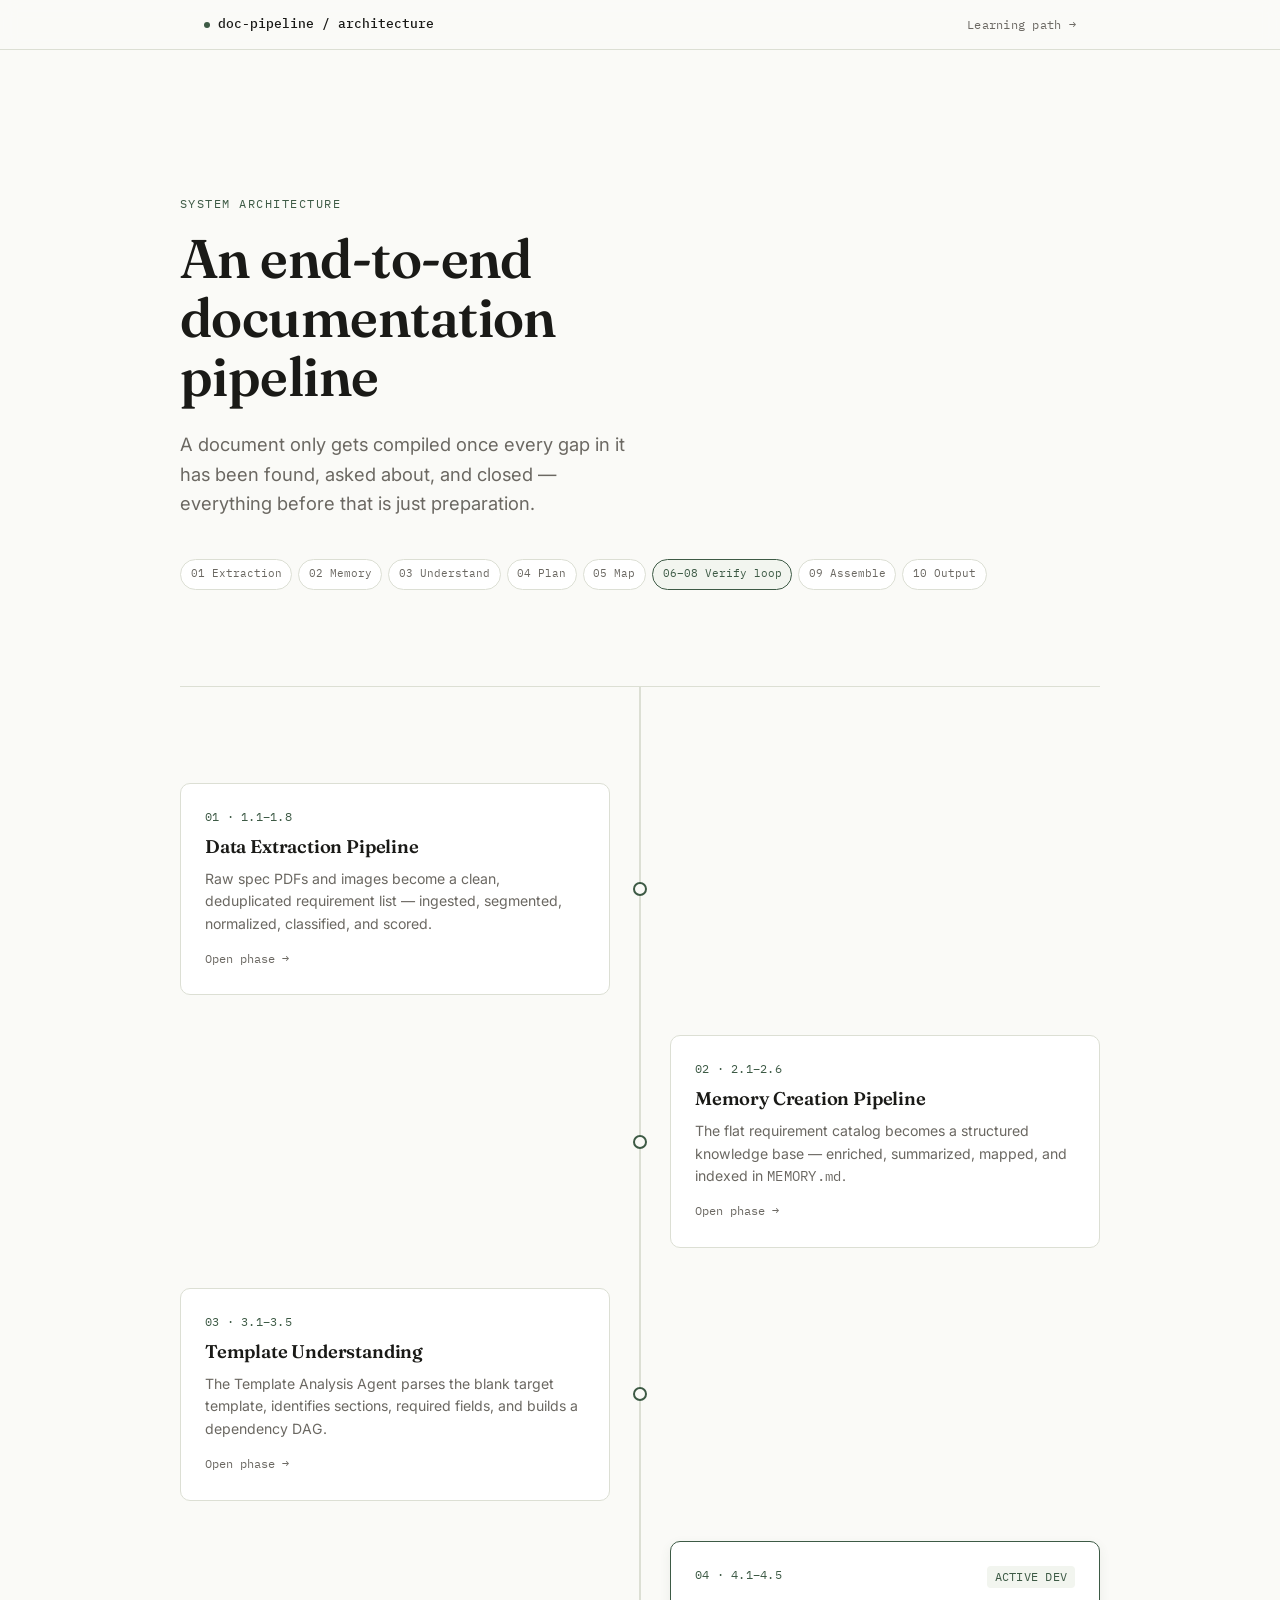
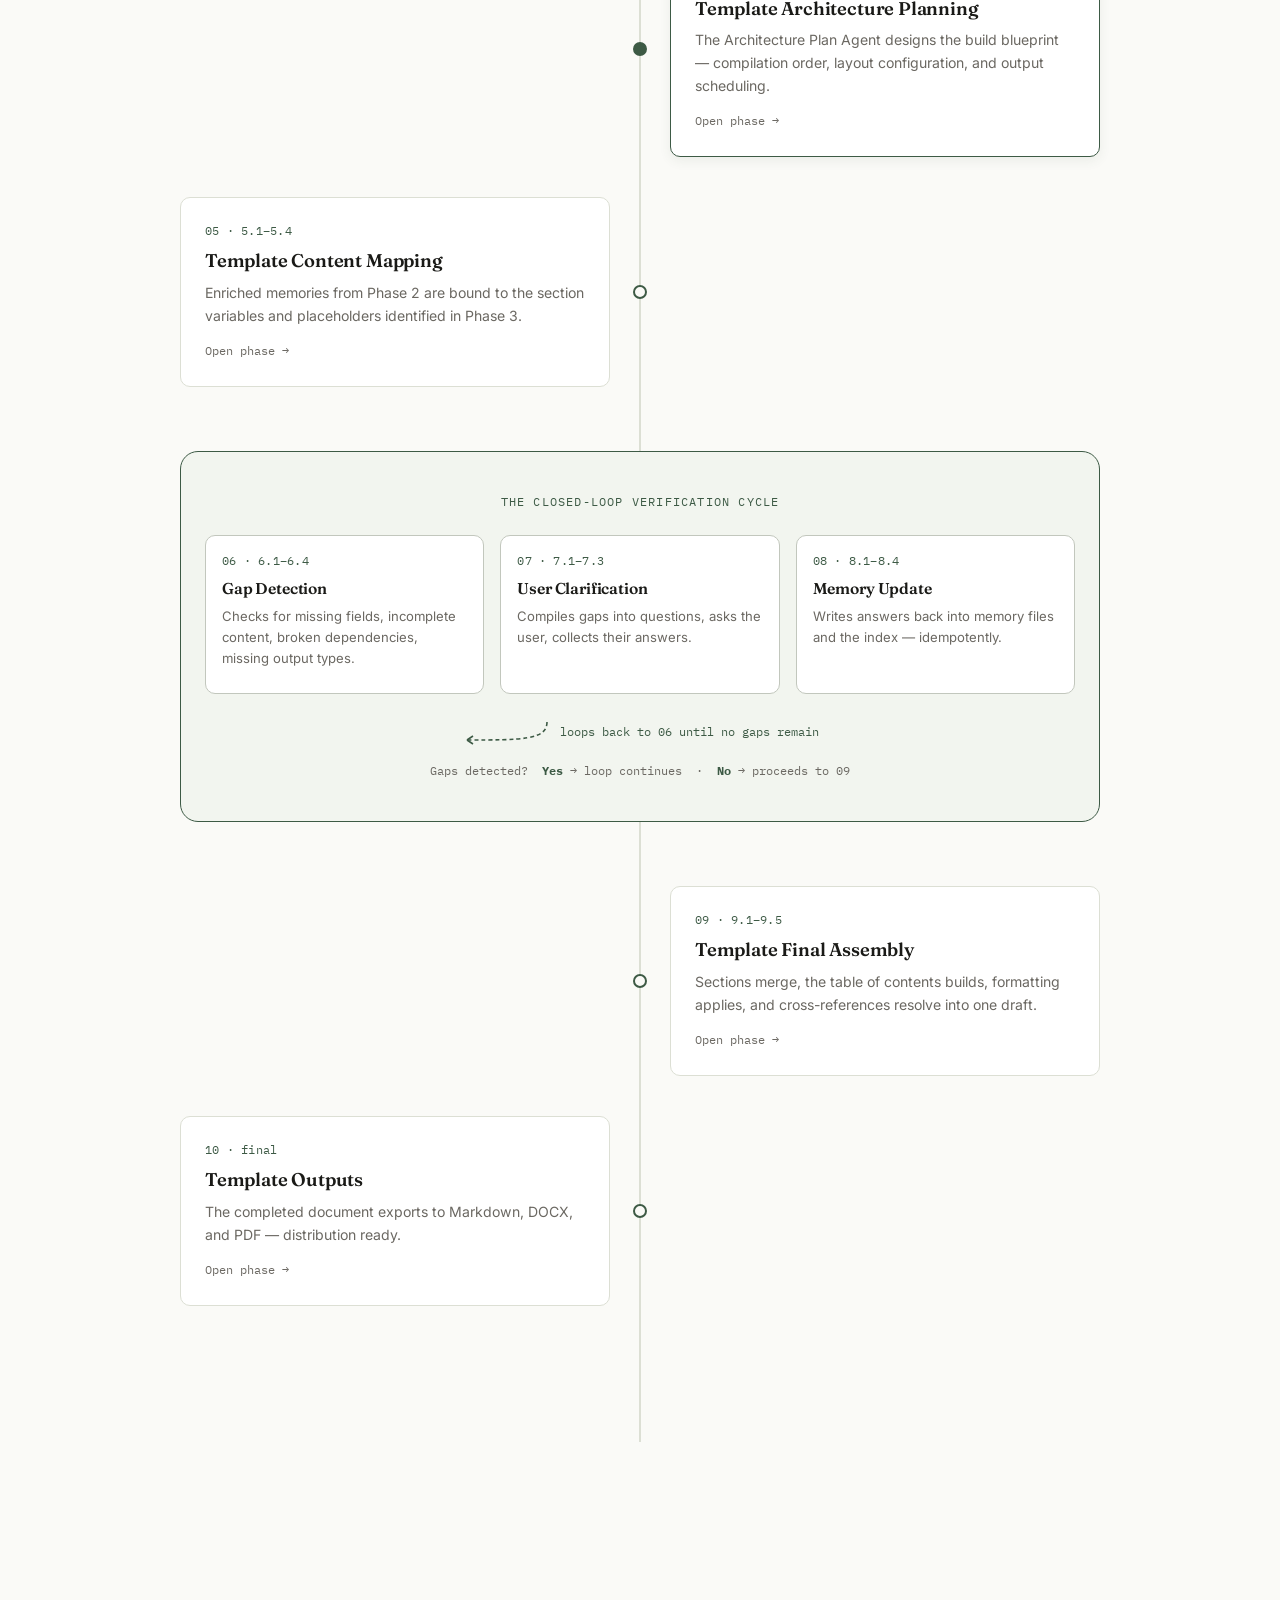
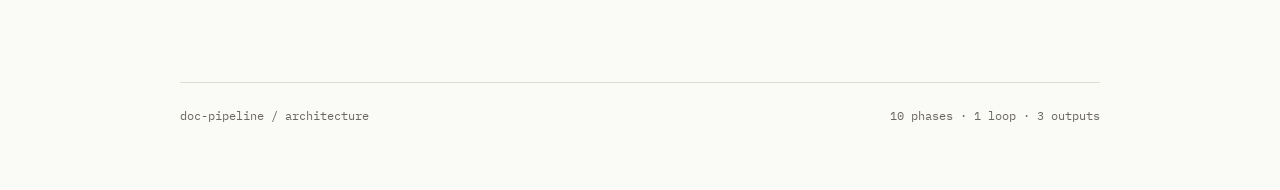
==== Presentation_show/index.html @ 13f502b2 "Updated plan for development" ====
<!DOCTYPE html>
<html lang="en">
<head>
<meta charset="UTF-8">
<meta name="viewport" content="width=device-width, initial-scale=1.0">
<title>Documentation Pipeline — Architecture</title>
<link rel="preconnect" href="https://fonts.googleapis.com">
<link href="https://fonts.googleapis.com/css2?family=Fraunces:opsz,wght@9..144,400;9..144,600;9..144,700&family=Inter:wght@400;500;600&family=IBM+Plex+Mono:wght@400;500&display=swap" rel="stylesheet">
<link rel="stylesheet" href="styles.css">
<style>
  /* ============= HERO ============= */
  .hero {
    padding: var(--space-7) 0 var(--space-6);
    text-align: left;
    border-bottom: 1px solid var(--line);
  }
  .hero-eyebrow {
    font-family: var(--font-mono);
    font-size: 0.78rem;
    color: var(--accent);
    text-transform: uppercase;
    letter-spacing: 0.12em;
    margin-bottom: var(--space-2);
  }
  .hero h1 {
    font-size: clamp(2.2rem, 5vw, 3.4rem);
    line-height: 1.08;
    max-width: 14ch;
    margin-bottom: var(--space-3);
  }
  .hero p.thesis {
    font-size: 1.15rem;
    max-width: 38ch;
    color: var(--ink-soft);
    margin-bottom: var(--space-4);
  }

  /* overview ribbon: 10 ticks */
  .ribbon {
    display: flex;
    gap: 6px;
    align-items: center;
    flex-wrap: wrap;
  }
  .ribbon-tick {
    display: flex;
    align-items: center;
    gap: 6px;
    font-family: var(--font-mono);
    font-size: 0.7rem;
    color: var(--ink-soft);
    padding: 0.35rem 0.6rem;
    border: 1px solid var(--line);
    border-radius: 20px;
    background: var(--surface);
  }
  .ribbon-tick.is-loop { border-color: var(--accent); color: var(--accent); background: var(--accent-wash); }

  /* ============= SPINE TRACK ============= */
  .spine-track {
    position: relative;
    padding: var(--space-6) 0;
  }
  .spine-line {
    position: absolute;
    left: 50%;
    top: 0;
    transform: translateX(-50%);
    z-index: 0;
    pointer-events: none;
  }
  .spine-line line {
    stroke: var(--accent);
    stroke-width: 2;
    transition: stroke-dashoffset 0.1s linear;
  }
  .spine-track-bg {
    position: absolute;
    left: 50%;
    top: 0;
    bottom: 0;
    width: 2px;
    background: var(--line);
    transform: translateX(-50%);
    z-index: 0;
  }

  .phase-row {
    position: relative;
    display: grid;
    grid-template-columns: 1fr 60px 1fr;
    align-items: center;
    margin-bottom: var(--space-4);
    z-index: 1;
  }
  .phase-row.right .phase-card { grid-column: 3; }
  .phase-row.right .phase-spacer-l { grid-column: 1; }
  .phase-row.left .phase-card { grid-column: 1; }
  .phase-row.left .phase-spacer-r { grid-column: 3; }

  .phase-node {
    grid-column: 2;
    width: 14px;
    height: 14px;
    border-radius: 50%;
    background: var(--bg);
    border: 2px solid var(--accent);
    margin: 0 auto;
    position: relative;
    z-index: 2;
  }
  @keyframes pulseNode {
    0% { box-shadow: 0 0 0 0 rgba(61, 90, 69, 0.4); }
    70% { box-shadow: 0 0 0 8px rgba(61, 90, 69, 0); }
    100% { box-shadow: 0 0 0 0 rgba(61, 90, 69, 0); }
  }
  .phase-node.active {
    background: var(--accent);
    animation: pulseNode 2s infinite;
  }

  .phase-card {
    background: var(--surface);
    border: 1px solid var(--line);
    border-radius: 10px;
    padding: var(--space-3);
    transition: border-color var(--dur-fast) var(--ease), transform var(--dur-fast) var(--ease), box-shadow var(--dur-fast) var(--ease);
  }
  .phase-card.active {
    border-color: var(--accent);
    box-shadow: 0 4px 12px rgba(61, 90, 69, 0.08);
  }
  .phase-card:hover {
    border-color: var(--line-strong);
    transform: translateY(-3px);
    box-shadow: 0 8px 24px -12px rgba(26,26,23,0.12);
  }
  .phase-card.active:hover {
    border-color: var(--accent);
  }
  .phase-tag {
    font-family: var(--font-mono);
    font-size: 0.72rem;
    color: var(--accent);
    margin-bottom: 0.35rem;
    display: block;
  }
  .phase-card h3 {
    font-size: 1.15rem;
    margin-bottom: 0.4rem;
  }
  .phase-card p {
    font-size: 0.88rem;
    margin-bottom: 0.6rem;
  }
  .phase-card .open {
    font-family: var(--font-mono);
    font-size: 0.74rem;
    color: var(--ink-soft);
    display: inline-flex;
    align-items: center;
    gap: 0.3rem;
  }
  .phase-card:hover .open { color: var(--accent); }

  /* ============= LOOP MODULE ============= */
  .loop-module {
    position: relative;
    z-index: 1;
    margin: var(--space-5) 0;
    border: 1.5px solid var(--accent);
    border-radius: 18px;
    background: var(--accent-wash);
    padding: var(--space-4) var(--space-3);
  }
  .loop-label {
    font-family: var(--font-mono);
    font-size: 0.75rem;
    color: var(--accent);
    text-transform: uppercase;
    letter-spacing: 0.1em;
    text-align: center;
    margin-bottom: var(--space-3);
  }
  .loop-grid {
    display: grid;
    grid-template-columns: repeat(3, 1fr);
    gap: var(--space-2);
    position: relative;
  }
  .loop-card {
    background: var(--surface);
    border: 1px solid var(--line-strong);
    border-radius: 10px;
    padding: var(--space-2) var(--space-2) var(--space-3);
    text-align: left;
  }
  .loop-card .phase-tag { color: var(--accent); }
  .loop-card h4 {
    font-size: 0.98rem;
    margin-bottom: 0.3rem;
  }
  .loop-card p { font-size: 0.82rem; }

  .loop-arrows {
    display: flex;
    align-items: center;
    justify-content: center;
    color: var(--accent);
    font-size: 1.1rem;
  }

  .loop-return {
    margin-top: var(--space-3);
    display: flex;
    align-items: center;
    justify-content: center;
    gap: 0.5rem;
    font-family: var(--font-mono);
    font-size: 0.78rem;
    color: var(--accent);
  }
  .loop-return svg { width: 90px; height: 28px; }

  .gap-branch {
    margin-top: var(--space-2);
    text-align: center;
    font-family: var(--font-mono);
    font-size: 0.74rem;
    color: var(--ink-soft);
  }
  .gap-branch b { color: var(--accent); }

  @media (max-width: 760px) {
    .phase-row { grid-template-columns: 1fr; }
    .phase-row.right .phase-card,
    .phase-row.left .phase-card { grid-column: 1; }
    .phase-node { display: none; }
    .spine-track-bg, .spine-line { display: none; }
    .loop-grid { grid-template-columns: 1fr; }
    .loop-arrows { transform: rotate(90deg); padding: 0.3rem 0; }
  }

  /* ============= NOTES STRIP ============= */
  .notes-strip {
    padding: var(--space-6) 0 var(--space-7);
  }
  .notes-strip h2 {
    font-size: 1.6rem;
    margin-bottom: var(--space-1);
  }
  .notes-strip > p {
    margin-bottom: var(--space-4);
    max-width: 42ch;
  }
  .notes-grid {
    display: grid;
    grid-template-columns: repeat(3, 1fr);
    gap: var(--space-3);
  }
  .note-card {
    border-left: 2px solid var(--accent);
    padding-left: var(--space-2);
  }
  .note-card .num {
    font-family: var(--font-mono);
    font-size: 0.75rem;
    color: var(--accent);
  }
  .note-card h4 {
    font-size: 1rem;
    margin: 0.3rem 0 0.4rem;
  }
  .note-card p { font-size: 0.86rem; }

  @media (max-width: 760px) {
    .notes-grid { grid-template-columns: 1fr; gap: var(--space-3); }
  }

  .site-footer {
    border-top: 1px solid var(--line);
    padding: var(--space-3) 0 var(--space-5);
    font-family: var(--font-mono);
    font-size: 0.74rem;
    color: var(--ink-soft);
    display: flex;
    justify-content: space-between;
  }
</style>
</head>
<body>

<nav class="topnav">
  <div class="topnav-inner">
    <span class="brand"><span class="dot"></span>doc-pipeline / architecture</span>
    <a class="back-link mono" href="learning-path.html">Learning path &rarr;</a>
  </div>
</nav>

<header class="hero shell">
  <div class="hero-eyebrow reveal">System Architecture</div>
  <h1 class="reveal" data-delay="60">An end-to-end documentation pipeline</h1>
  <p class="thesis reveal" data-delay="120">A document only gets compiled once every gap in it has been found, asked about, and closed — everything before that is just preparation.</p>

  <div class="ribbon reveal" data-delay="180">
    <span class="ribbon-tick">01 Extraction</span>
    <span class="ribbon-tick">02 Memory</span>
    <span class="ribbon-tick">03 Understand</span>
    <span class="ribbon-tick">04 Plan</span>
    <span class="ribbon-tick">05 Map</span>
    <span class="ribbon-tick is-loop">06–08 Verify loop</span>
    <span class="ribbon-tick">09 Assemble</span>
    <span class="ribbon-tick">10 Output</span>
  </div>
</header>

<main class="shell spine-track">
  <div class="spine-track-bg"></div>
  <svg class="spine-line" width="2"><line x1="1" y1="0" x2="1" y2="100%"/></svg>

  <!-- Phase 1 -->
  <div class="phase-row left">
    <a class="phase-card reveal" href="phase-01.html">
      <span class="phase-tag mono">01 · 1.1–1.8</span>
      <h3>Data Extraction Pipeline</h3>
      <p>Raw spec PDFs and images become a clean, deduplicated requirement list — ingested, segmented, normalized, classified, and scored.</p>
      <span class="open">Open phase →</span>
    </a>
    <div class="phase-node"></div>
    <div class="phase-spacer-r"></div>
  </div>

  <!-- Phase 2 -->
  <div class="phase-row right">
    <div class="phase-spacer-l"></div>
    <div class="phase-node"></div>
    <a class="phase-card reveal" href="phase-02.html">
      <span class="phase-tag mono">02 · 2.1–2.6</span>
      <h3>Memory Creation Pipeline</h3>
      <p>The flat requirement catalog becomes a structured knowledge base — enriched, summarized, mapped, and indexed in <span class="mono">MEMORY.md</span>.</p>
      <span class="open">Open phase →</span>
    </a>
  </div>

  <!-- Phase 3 -->
  <div class="phase-row left">
    <a class="phase-card reveal" href="phase-03.html">
      <span class="phase-tag mono">03 · 3.1–3.5</span>
      <h3>Template Understanding</h3>
      <p>The Template Analysis Agent parses the blank target template, identifies sections, required fields, and builds a dependency DAG.</p>
      <span class="open">Open phase →</span>
    </a>
    <div class="phase-node"></div>
    <div class="phase-spacer-r"></div>
  </div>

  <!-- Phase 4 -->
  <div class="phase-row right">
    <div class="phase-spacer-l"></div>
    <div class="phase-node active"></div>
    <a class="phase-card reveal active" href="phase-04.html">
      <div style="display: flex; justify-content: space-between; align-items: flex-start; margin-bottom: 0.35rem;">
        <span class="phase-tag mono" style="margin-bottom: 0;">04 · 4.1–4.5</span>
        <span class="phase-tag mono" style="margin-bottom: 0; background: var(--accent-wash); padding: 2px 8px; border-radius: 4px;">ACTIVE DEV</span>
      </div>
      <h3>Template Architecture Planning</h3>
      <p>The Architecture Plan Agent designs the build blueprint — compilation order, layout configuration, and output scheduling.</p>
      <span class="open">Open phase →</span>
    </a>
  </div>

  <!-- Phase 5 -->
  <div class="phase-row left">
    <a class="phase-card reveal" href="phase-05.html">
      <span class="phase-tag mono">05 · 5.1–5.4</span>
      <h3>Template Content Mapping</h3>
      <p>Enriched memories from Phase 2 are bound to the section variables and placeholders identified in Phase 3.</p>
      <span class="open">Open phase →</span>
    </a>
    <div class="phase-node"></div>
    <div class="phase-spacer-r"></div>
  </div>

  <!-- LOOP MODULE: Phases 6, 7, 8 -->
  <div class="loop-module reveal">
    <div class="loop-label">The closed-loop verification cycle</div>
    <div class="loop-grid">
      <a class="loop-card" href="phase-06.html">
        <span class="phase-tag mono">06 · 6.1–6.4</span>
        <h4>Gap Detection</h4>
        <p>Checks for missing fields, incomplete content, broken dependencies, missing output types.</p>
      </a>
      <a class="loop-card" href="phase-07.html">
        <span class="phase-tag mono">07 · 7.1–7.3</span>
        <h4>User Clarification</h4>
        <p>Compiles gaps into questions, asks the user, collects their answers.</p>
      </a>
      <a class="loop-card" href="phase-08.html">
        <span class="phase-tag mono">08 · 8.1–8.4</span>
        <h4>Memory Update</h4>
        <p>Writes answers back into memory files and the index — idempotently.</p>
      </a>
    </div>

    <div class="loop-return">
      <svg viewBox="0 0 90 28" fill="none">
        <path d="M85 4 C85 22, 60 22, 5 22" stroke="currentColor" stroke-width="1.6" stroke-dasharray="4 3"/>
        <path d="M5 22 L11 18 M5 22 L11 26" stroke="currentColor" stroke-width="1.6"/>
      </svg>
      loops back to 06 until no gaps remain
    </div>

    <div class="gap-branch">Gaps detected? &nbsp;<b>Yes</b> → loop continues &nbsp;·&nbsp; <b>No</b> → proceeds to 09</div>
  </div>

  <!-- Phase 9 -->
  <div class="phase-row right">
    <div class="phase-spacer-l"></div>
    <div class="phase-node"></div>
    <a class="phase-card reveal" href="phase-09.html">
      <span class="phase-tag mono">09 · 9.1–9.5</span>
      <h3>Template Final Assembly</h3>
      <p>Sections merge, the table of contents builds, formatting applies, and cross-references resolve into one draft.</p>
      <span class="open">Open phase →</span>
    </a>
  </div>

  <!-- Phase 10 -->
  <div class="phase-row left">
    <a class="phase-card reveal" href="phase-10.html">
      <span class="phase-tag mono">10 · final</span>
      <h3>Template Outputs</h3>
      <p>The completed document exports to Markdown, DOCX, and PDF — distribution ready.</p>
      <span class="open">Open phase →</span>
    </a>
    <div class="phase-node"></div>
    <div class="phase-spacer-r"></div>
  </div>
</main>

<section class="notes-strip shell">
  <!-- <h2 class="reveal">Three things the build leans on</h2>
  <p class="reveal" data-delay="60">Architectural notes worth keeping in view while implementing.</p>
  <div class="notes-grid">
    <div class="note-card reveal" data-delay="0">
      <div class="num mono">01</div>
      <h4>Closed-loop verification</h4>
      <p>Routing Phase 8 back to Phase 6 means nothing incomplete ever reaches assembly. Gap detection re-runs after every update.</p>
    </div>
    <div class="note-card reveal" data-delay="100">
      <div class="num mono">02</div>
      <h4>Idempotent state updates</h4>
      <p>Because the loop can run multiple times, Phase 8 must overwrite existing keys cleanly — never duplicate a parameter on a second pass.</p>
    </div>
    <div class="note-card reveal" data-delay="200">
      <div class="num mono">03</div>
      <h4>Fail-fast planning</h4>
      <p>Phases 5 and 6 are early gates. Catching a missing variable here is far cheaper than discovering it mid-generation in Phase 9.</p>
    </div>
  </div> -->
</section>

<footer class="site-footer shell">
  <span>doc-pipeline / architecture</span>
  <span>10 phases · 1 loop · 3 outputs</span>
</footer>

<script src="script.js"></script>
</body>
</html>
---- Presentation_show/styles.css ----
/* ============================================
   DESIGN TOKENS
   ============================================ */
:root {
  /* Color */
  --bg: #FAFAF7;
  --surface: #FFFFFF;
  --ink: #1A1A17;
  --ink-soft: #6B6862;
  --line: #DCDFD4;
  --line-strong: #C2C7BD;
  --accent: #3D5A45;
  --accent-soft: #E8EDE6;
  --accent-wash: #F2F5EF;

  /* Type */
  --font-display: 'Fraunces', Georgia, serif;
  --font-body: 'Inter', -apple-system, sans-serif;
  --font-mono: 'IBM Plex Mono', 'Courier New', monospace;

  /* Scale */
  --space-1: 0.5rem;
  --space-2: 1rem;
  --space-3: 1.5rem;
  --space-4: 2.5rem;
  --space-5: 4rem;
  --space-6: 6rem;
  --space-7: 9rem;

  /* Motion */
  --ease: cubic-bezier(0.16, 1, 0.3, 1);
  --dur-fast: 0.3s;
  --dur-med: 0.6s;
  --dur-slow: 1.1s;
}

* { box-sizing: border-box; }
html { scroll-behavior: smooth; }

body {
  margin: 0;
  background: var(--bg);
  color: var(--ink);
  font-family: var(--font-body);
  font-size: 16px;
  line-height: 1.6;
  -webkit-font-smoothing: antialiased;
}

h1, h2, h3, h4 {
  font-family: var(--font-display);
  font-weight: 600;
  margin: 0;
  letter-spacing: -0.01em;
}

p { margin: 0; color: var(--ink-soft); }

a {
  color: inherit;
  text-decoration: none;
}

.mono {
  font-family: var(--font-mono);
  letter-spacing: 0.02em;
}

::selection { background: var(--accent-soft); }

:focus-visible {
  outline: 2px solid var(--accent);
  outline-offset: 3px;
  border-radius: 2px;
}

/* ============================================
   LAYOUT SHELL
   ============================================ */
.shell {
  max-width: 920px;
  margin: 0 auto;
  padding: 0 var(--space-3);
}

/* ============================================
   TOP NAV
   ============================================ */
.topnav {
  position: sticky;
  top: 0;
  z-index: 50;
  background: rgba(250, 250, 247, 0.88);
  backdrop-filter: blur(8px);
  border-bottom: 1px solid var(--line);
}

.topnav-inner {
  max-width: 920px;
  margin: 0 auto;
  padding: 0.9rem var(--space-3);
  display: flex;
  align-items: center;
  justify-content: space-between;
  gap: var(--space-3);
}

.brand {
  font-family: var(--font-mono);
  font-size: 0.8rem;
  font-weight: 500;
  color: var(--ink);
  display: flex;
  align-items: center;
  gap: 0.5rem;
}

.brand .dot {
  width: 6px;
  height: 6px;
  border-radius: 50%;
  background: var(--accent);
  display: inline-block;
}

.back-link {
  font-family: var(--font-mono);
  font-size: 0.78rem;
  color: var(--ink-soft);
  display: flex;
  align-items: center;
  gap: 0.35rem;
  transition: color var(--dur-fast) var(--ease);
}
.back-link:hover { color: var(--accent); }

/* Phase tracker strip (used on phase pages) */
.tracker {
  display: flex;
  gap: 5px;
  align-items: center;
}

.tracker a {
  position: relative;
  width: 18px;
  height: 4px;
  border-radius: 2px;
  background: var(--line-strong);
  transition: background var(--dur-fast) var(--ease), transform var(--dur-fast) var(--ease);
}

.tracker a::after {
  content: attr(aria-label);
  position: absolute;
  top: 100%;
  left: 50%;
  transform: translateX(-50%) translateY(4px);
  background: var(--ink);
  color: var(--surface);
  font-family: var(--font-mono);
  font-size: 0.65rem;
  padding: 3px 6px;
  border-radius: 4px;
  white-space: nowrap;
  opacity: 0;
  pointer-events: none;
  transition: opacity 0.2s var(--ease), transform 0.2s var(--ease);
  z-index: 100;
}

.tracker a:hover { background: var(--ink-soft); }
.tracker a:hover::after {
  opacity: 1;
  transform: translateX(-50%) translateY(8px);
}
@keyframes pulseGlow {
  0% { box-shadow: 0 0 0 0 rgba(61, 90, 69, 0.3); }
  70% { box-shadow: 0 0 0 5px rgba(61, 90, 69, 0); }
  100% { box-shadow: 0 0 0 0 rgba(61, 90, 69, 0); }
}

.tracker a.active { 
  background: var(--accent); 
  transform: scaleY(1.4); 
  animation: pulseGlow 2s infinite;
}

/* ============================================
   SCROLL REVEAL
   ============================================ */
.reveal {
  opacity: 0;
  transform: translateY(18px);
  transition: opacity var(--dur-med) var(--ease), transform var(--dur-med) var(--ease);
}
.reveal.is-visible {
  opacity: 1;
  transform: translateY(0);
}

@media (prefers-reduced-motion: reduce) {
  .reveal {
    opacity: 1;
    transform: none;
    transition: none;
  }
  html { scroll-behavior: auto; }
}

/* ============================================
   FOOTER NAV (phase pages)
   ============================================ */
.footnav {
  border-top: 1px solid var(--line);
  margin-top: var(--space-6);
  padding: var(--space-4) 0 var(--space-5);
}

.footnav-row {
  display: flex;
  justify-content: space-between;
  align-items: center;
  gap: var(--space-2);
}

.footnav-link {
  font-family: var(--font-mono);
  font-size: 0.85rem;
  display: flex;
  flex-direction: column;
  gap: 0.3rem;
  padding: 0.8rem 1.1rem;
  border: 1px solid var(--line);
  border-radius: 8px;
  background: var(--surface);
  transition: border-color var(--dur-fast) var(--ease), transform var(--dur-fast) var(--ease);
  max-width: 45%;
}

.footnav-link:hover {
  border-color: var(--accent);
  transform: translateY(-2px);
}

.footnav-link .label {
  font-size: 0.68rem;
  color: var(--ink-soft);
  text-transform: uppercase;
  letter-spacing: 0.08em;
}

.footnav-link .name {
  color: var(--ink);
  font-family: var(--font-body);
  font-weight: 600;
  font-size: 0.95rem;
}

.footnav-link.next { text-align: right; align-items: flex-end; }

@media (max-width: 600px) {
  .footnav-link .name { font-size: 0.85rem; }
}

/* ============================================
   PHASE DETAIL PAGES
   ============================================ */
.phase-header {
  padding: var(--space-6) 0 var(--space-5);
  border-bottom: 1px solid var(--line);
}
.phase-header .eyebrow {
  font-family: var(--font-mono);
  font-size: 0.78rem;
  color: var(--accent);
  text-transform: uppercase;
  letter-spacing: 0.12em;
  margin-bottom: var(--space-2);
  display: flex;
  align-items: center;
  gap: 0.6rem;
}
.phase-header .eyebrow .stage-count {
  color: var(--ink-soft);
  text-transform: none;
  letter-spacing: 0;
}
.phase-header h1 {
  font-size: clamp(1.9rem, 4.4vw, 2.8rem);
  line-height: 1.1;
  max-width: 22ch;
  margin-bottom: var(--space-2);
}
.phase-header .goal {
  font-size: 1.05rem;
  max-width: 46ch;
  color: var(--ink-soft);
}
.phase-header .goal b { color: var(--ink); font-weight: 600; }

/* Loop position indicator, only on phases 6/7/8 */
.loop-indicator {
  margin-top: var(--space-3);
  display: inline-flex;
  align-items: center;
  gap: 0.5rem;
  font-family: var(--font-mono);
  font-size: 0.76rem;
  color: var(--accent);
  background: var(--accent-wash);
  border: 1px solid var(--accent);
  border-radius: 20px;
  padding: 0.4rem 0.85rem 0.4rem 0.6rem;
}
.loop-indicator .seq {
  display: flex;
  gap: 3px;
}
.loop-indicator .seq span {
  width: 16px; height: 16px;
  border-radius: 50%;
  display: flex; align-items: center; justify-content: center;
  font-size: 0.62rem;
  border: 1px solid var(--accent);
  color: var(--accent);
  background: var(--surface);
}
.loop-indicator .seq span.current { background: var(--accent); color: #fff; }

/* Stage sequence (sub-stages) */
.stage-sequence {
  position: relative;
  padding: var(--space-5) 0;
}
.stage-guide {
  position: absolute;
  left: 22px;
  top: 8px;
  bottom: 8px;
  width: 4px;
  background: linear-gradient(to bottom, #e07a5f 0%, #f2cc8f 35%, #81b29a 70%, var(--accent) 100%);
  border-radius: 4px;
  z-index: 0;
  animation: growDown 2s var(--ease) forwards;
  transform: scaleY(0);
  transform-origin: top;
}

@keyframes growDown {
  from { transform: scaleY(0); }
  to { transform: scaleY(1); }
}
.stage-card {
  position: relative;
  display: grid;
  grid-template-columns: 48px 1fr;
  gap: var(--space-3);
  margin-bottom: var(--space-3);
  z-index: 1;
}
.stage-num {
  width: 48px;
  height: 48px;
  border-radius: 50%;
  background: var(--surface);
  border: 1.5px solid var(--line-strong);
  display: flex;
  align-items: center;
  justify-content: center;
  font-family: var(--font-mono);
  font-size: 0.78rem;
  font-weight: 500;
  color: var(--ink-soft);
  flex-shrink: 0;
  transition: border-color var(--dur-fast) var(--ease), color var(--dur-fast) var(--ease);
}
.stage-card:hover .stage-num {
  border-color: var(--accent);
  color: var(--accent);
}
.stage-body {
  background: var(--surface);
  border: 1px solid var(--line);
  border-radius: 10px;
  padding: var(--space-2) var(--space-3);
  transition: border-color var(--dur-fast) var(--ease), 
              transform var(--dur-fast) var(--ease),
              box-shadow var(--dur-fast) var(--ease);
}
.stage-card:hover .stage-body {
  border-color: var(--line-strong);
  transform: translateX(4px) translateY(-3px);
  box-shadow: 0 6px 16px rgba(0, 0, 0, 0.04);
}
.stage-body h3 {
  font-size: 1.05rem;
  margin-bottom: 0.35rem;
}
.stage-body p {
  font-size: 0.9rem;
}

/* Mechanism summary panel */
.mechanism-panel {
  background: var(--accent-wash);
  border: 1px solid var(--accent);
  border-radius: 12px;
  padding: var(--space-3);
  margin: var(--space-2) 0 var(--space-5);
}
.mechanism-panel .tag {
  font-family: var(--font-mono);
  font-size: 0.74rem;
  color: var(--accent);
  text-transform: uppercase;
  letter-spacing: 0.1em;
  margin-bottom: 0.5rem;
  display: block;
}
.mechanism-panel p {
  color: var(--ink);
  font-size: 0.95rem;
}

/* Special: gap branch / decision panel for phase 6 */
.decision-panel {
  margin-top: var(--space-3);
  display: grid;
  grid-template-columns: 1fr 1fr;
  gap: var(--space-2);
}
.decision-panel .branch {
  border: 1px solid var(--line);
  border-radius: 10px;
  padding: var(--space-2);
  font-size: 0.88rem;
}
.decision-panel .branch.yes {
  border-color: var(--accent);
  background: var(--accent-wash);
}
.decision-panel .branch .tag {
  font-family: var(--font-mono);
  font-size: 0.72rem;
  display: block;
  margin-bottom: 0.3rem;
  color: var(--ink-soft);
}
.decision-panel .branch.yes .tag { color: var(--accent); }

/* Loop-back callout for phase 8 */
.loopback-callout {
  margin-top: var(--space-3);
  border: 1.5px dashed var(--accent);
  border-radius: 12px;
  padding: var(--space-3);
  display: flex;
  align-items: center;
  gap: var(--space-2);
}
.loopback-callout svg { flex-shrink: 0; color: var(--accent); }
.loopback-callout p { color: var(--ink); font-size: 0.9rem; }
.loopback-callout p b { color: var(--accent); }

/* Stage Details (Presentation style) */
.stage-body .summary {
  font-size: 0.95rem;
  color: var(--ink);
  margin-bottom: var(--space-2);
  padding-bottom: var(--space-2);
  border-bottom: 1px dashed var(--line);
}

.stage-details {
  display: flex;
  flex-direction: column;
  gap: var(--space-2);
}

.detail-group h4 {
  font-family: var(--font-mono);
  font-size: 0.72rem;
  text-transform: uppercase;
  letter-spacing: 0.05em;
  color: var(--accent);
  margin-bottom: 0.3rem;
}

.detail-group p, .detail-group ul {
  font-size: 0.88rem;
  color: var(--ink-soft);
  margin: 0;
}

.detail-group ul {
  padding-left: 1.2rem;
}

.detail-group li {
  margin-bottom: 0.3rem;
}
.detail-group li:last-child {
  margin-bottom: 0;
}

/* Data Snippet Box */
.data-snippet {
  margin-top: var(--space-3);
  background: #1A1A17;
  border-radius: 8px;
  padding: 1rem;
  font-family: var(--font-mono);
  font-size: 0.8rem;
  color: #a8a6a1;
  overflow-x: auto;
  box-shadow: inset 0 2px 4px rgba(0,0,0,0.2);
  border: 1px solid #2d2c29;
}
.data-snippet .snippet-header {
  font-size: 0.65rem;
  text-transform: uppercase;
  letter-spacing: 0.1em;
  color: #7d7a75;
  margin-bottom: 0.8rem;
  display: flex;
  justify-content: space-between;
  align-items: center;
}
.data-snippet .snippet-header .status {
  padding: 3px 8px;
  border-radius: 4px;
  font-weight: 600;
  letter-spacing: 0.05em;
}
.data-snippet .status.raw { background: rgba(224, 122, 95, 0.2); color: #e07a5f; }
.data-snippet .status.processing { background: rgba(242, 204, 143, 0.2); color: #f2cc8f; }
.data-snippet .status.ready { background: rgba(129, 178, 154, 0.2); color: #81b29a; }

.data-snippet pre {
  margin: 0;
  white-space: pre-wrap;
  color: #e8ede6;
}
.data-snippet .hl-err { color: #e07a5f; text-decoration: line-through; }
.data-snippet .hl-key { color: #81b29a; }
.data-snippet .hl-val { color: #f2cc8f; }

@media (max-width: 600px) {
  .decision-panel { grid-template-columns: 1fr; }
  .stage-guide { left: 19px; }
  .stage-card { grid-template-columns: 40px 1fr; }
  .stage-num { width: 40px; height: 40px; font-size: 0.7rem; }
}

/* ============================================
   LEARNING PATH
   ============================================ */
.lp-header {
  padding: var(--space-6) 0 var(--space-5);
  border-bottom: 1px solid var(--line);
  text-align: center;
}
.lp-header .eyebrow {
  font-family: var(--font-mono);
  font-size: 0.78rem;
  color: var(--accent);
  text-transform: uppercase;
  letter-spacing: 0.12em;
  margin-bottom: var(--space-2);
}
.lp-header h1 {
  font-size: clamp(2rem, 4.5vw, 3rem);
  line-height: 1.1;
  margin: 0 auto var(--space-2);
  max-width: 25ch;
}
.lp-header .goal {
  font-size: 1.05rem;
  max-width: 50ch;
  color: var(--ink-soft);
  margin: 0 auto;
}
.lp-header .goal b { color: var(--ink); font-weight: 600; }

.lp-section {
  padding: var(--space-6) 0;
  border-bottom: 1px solid var(--line);
}
.lp-section:last-child { border-bottom: none; }
.lp-section h2 { margin-bottom: 0.5rem; font-size: 1.8rem; }
.lp-section .lead { font-size: 1.05rem; margin-bottom: var(--space-4); max-width: 55ch; }

/* 8-Stage Progression */
.stage-progression {
  position: relative;
  padding: var(--space-2) 0;
  margin-bottom: var(--space-4);
}
.stage-progression-guide {
  position: absolute;
  left: 22px;
  top: 8px;
  bottom: 8px;
  width: 4px;
  background: var(--line-strong);
  border-radius: 4px;
  z-index: 0;
}
.lp-stage {
  position: relative;
  display: grid;
  grid-template-columns: 48px 1fr;
  gap: var(--space-3);
  margin-bottom: var(--space-3);
  z-index: 1;
}
.lp-stage-num {
  width: 48px;
  height: 48px;
  border-radius: 50%;
  background: var(--surface);
  border: 1.5px solid var(--accent);
  display: flex;
  align-items: center;
  justify-content: center;
  font-family: var(--font-mono);
  font-size: 0.85rem;
  font-weight: 600;
  color: var(--accent);
  flex-shrink: 0;
  box-shadow: 0 0 0 4px var(--bg);
}
@keyframes pulseLpNum {
  0% { box-shadow: 0 0 0 4px var(--bg), 0 0 0 4px rgba(61, 90, 69, 0.4); }
  70% { box-shadow: 0 0 0 4px var(--bg), 0 0 0 12px rgba(61, 90, 69, 0); }
  100% { box-shadow: 0 0 0 4px var(--bg), 0 0 0 4px rgba(61, 90, 69, 0); }
}
.lp-stage-num.active {
  background: var(--accent);
  color: var(--surface);
  animation: pulseLpNum 2s infinite;
}
.lp-stage-body {
  background: var(--surface);
  border: 1px solid var(--line);
  border-radius: 12px;
  padding: var(--space-3);
  box-shadow: 0 2px 8px rgba(0,0,0,0.02);
  transition: transform var(--dur-fast) var(--ease), box-shadow var(--dur-fast) var(--ease), border-color var(--dur-fast) var(--ease);
}
.lp-stage-body.active {
  border-color: var(--accent);
  box-shadow: 0 4px 16px rgba(61, 90, 69, 0.08);
}
.lp-stage.active:hover .lp-stage-body {
  border-color: var(--accent);
}
.lp-stage:hover .lp-stage-body {
  transform: translateY(-2px);
  box-shadow: 0 8px 24px rgba(0,0,0,0.06);
  border-color: var(--line-strong);
}
.lp-stage-body h3 {
  font-size: 1.15rem;
  margin-bottom: var(--space-2);
}
.lp-stage-grid {
  display: grid;
  grid-template-columns: 1fr 1fr;
  gap: var(--space-3);
  margin-bottom: var(--space-3);
}
.lp-stage-grid .tag {
  display: block;
  font-family: var(--font-mono);
  font-size: 0.7rem;
  text-transform: uppercase;
  letter-spacing: 0.08em;
  color: var(--accent);
  margin-bottom: 0.4rem;
}
.lp-stage-grid p {
  font-size: 0.9rem;
  color: var(--ink);
}
.lp-learns {
  display: flex;
  gap: 0.5rem;
  flex-wrap: wrap;
  padding-top: var(--space-2);
  border-top: 1px dashed var(--line);
}
.lp-learns span {
  font-family: var(--font-mono);
  font-size: 0.72rem;
  background: var(--accent-wash);
  color: var(--accent);
  padding: 0.25rem 0.6rem;
  border-radius: 4px;
}

.lp-thesis {
  background: var(--ink);
  color: var(--surface);
  padding: var(--space-3);
  border-radius: 12px;
  font-size: 1.05rem;
  text-align: center;
  box-shadow: 0 12px 24px rgba(0,0,0,0.08);
}
.lp-thesis b { color: #f2cc8f; font-weight: 600; }
.lp-thesis p { color: inherit; margin: 0; }

/* Map Table */
.lp-map-table {
  border: 1px solid var(--line);
  border-radius: 12px;
  background: var(--surface);
  overflow: hidden;
}
.lp-map-row {
  display: flex;
  border-bottom: 1px solid var(--line);
}
.lp-map-row:last-child { border-bottom: none; }
.phase-cell {
  width: 140px;
  padding: 1rem;
  background: var(--accent-wash);
  font-family: var(--font-mono);
  font-size: 0.85rem;
  font-weight: 500;
  color: var(--accent);
  border-right: 1px solid var(--line);
}
.tech-cell {
  padding: 1rem;
  flex-grow: 1;
  font-weight: 500;
  color: var(--ink);
}
.lp-map-row.is-loop .phase-cell {
  background: rgba(224, 122, 95, 0.1);
  color: #e07a5f;
}
.lp-map-row.is-loop .tech-cell {
  color: #e07a5f;
}

/* Build Order (Tiles) */
.build-order {
  display: grid;
  grid-template-columns: repeat(auto-fill, minmax(280px, 1fr));
  gap: var(--space-3);
}
.build-step {
  background: var(--surface);
  border: 1px solid var(--line);
  border-radius: 12px;
  padding: var(--space-3);
  display: flex;
  gap: var(--space-2);
}
.step-badge {
  width: 32px; height: 32px;
  border-radius: 6px;
  background: var(--accent);
  color: #fff;
  display: flex;
  align-items: center;
  justify-content: center;
  font-family: var(--font-mono);
  font-weight: 600;
  flex-shrink: 0;
}
.build-step h4 { margin-bottom: 0.25rem; font-size: 1.05rem; }
.build-step .adds {
  font-size: 0.75rem;
  color: var(--accent);
  background: var(--accent-wash);
  padding: 2px 6px;
  border-radius: 4px;
  display: inline-block;
  margin-bottom: 0.5rem;
}
.build-step .learn-tag {
  font-size: 0.85rem;
  color: var(--ink-soft);
}
.build-step .learn-tag b { color: var(--ink); font-weight: 500; }

/* Resources Grid */
.resource-grid {
  display: grid;
  grid-template-columns: repeat(auto-fill, minmax(220px, 1fr));
  gap: var(--space-2);
}
.resource-card {
  background: var(--surface);
  border: 1px solid var(--line);
  border-radius: 10px;
  padding: var(--space-2) var(--space-3);
  display: flex;
  flex-direction: column;
  gap: 0.35rem;
  transition: transform var(--dur-fast) var(--ease), border-color var(--dur-fast) var(--ease);
}
.resource-card:hover {
  transform: translateY(-2px);
  border-color: var(--accent);
}
.resource-card .topic {
  font-family: var(--font-mono);
  font-size: 0.72rem;
  color: var(--ink-soft);
  text-transform: uppercase;
  letter-spacing: 0.05em;
}
.resource-card .project {
  font-weight: 600;
  font-size: 1.1rem;
  color: var(--ink);
}

@media (max-width: 600px) {
  .lp-stage-grid { grid-template-columns: 1fr; gap: var(--space-2); }
  .lp-stage { grid-template-columns: 36px 1fr; gap: var(--space-2); }
  .lp-stage-num { width: 36px; height: 36px; font-size: 0.75rem; }
  .stage-progression-guide { left: 16px; }
  .lp-map-row { flex-direction: column; }
  .phase-cell { width: 100%; border-right: none; border-bottom: 1px solid var(--line); padding: 0.6rem 1rem; }
}
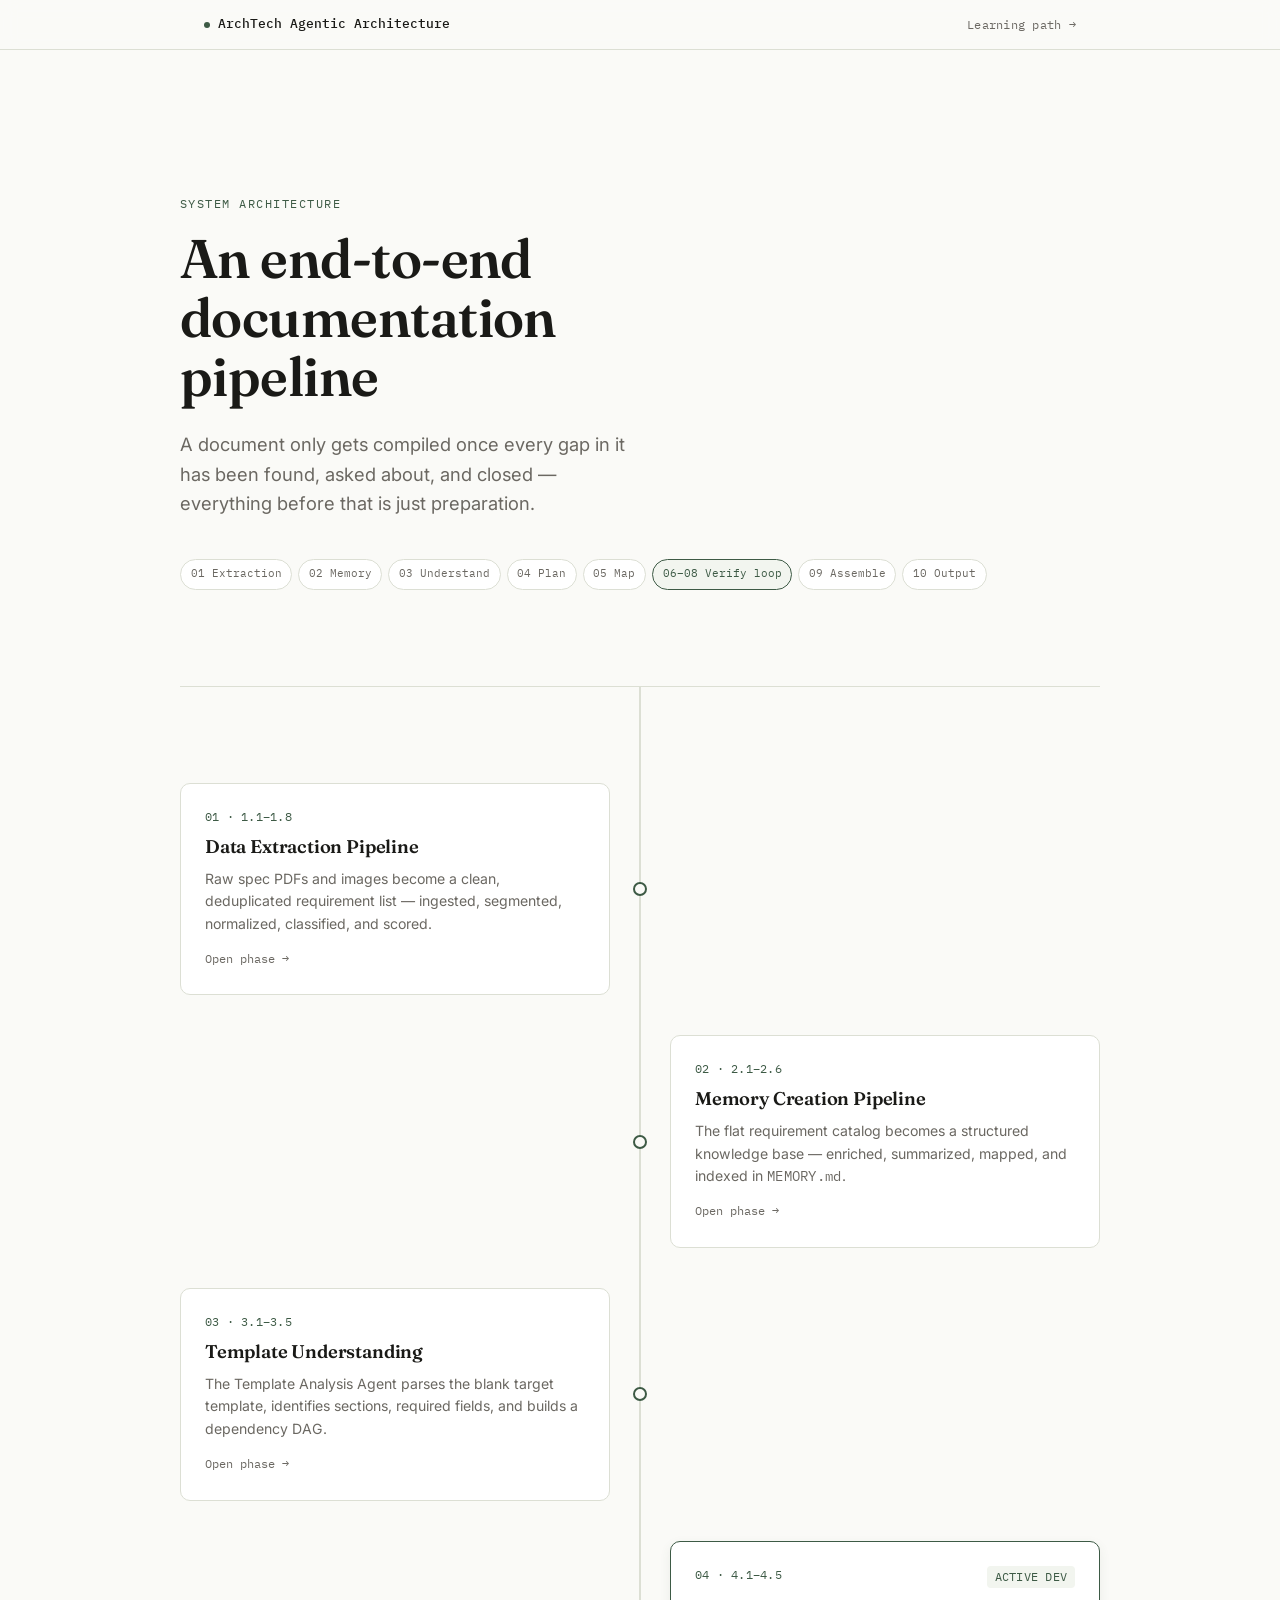
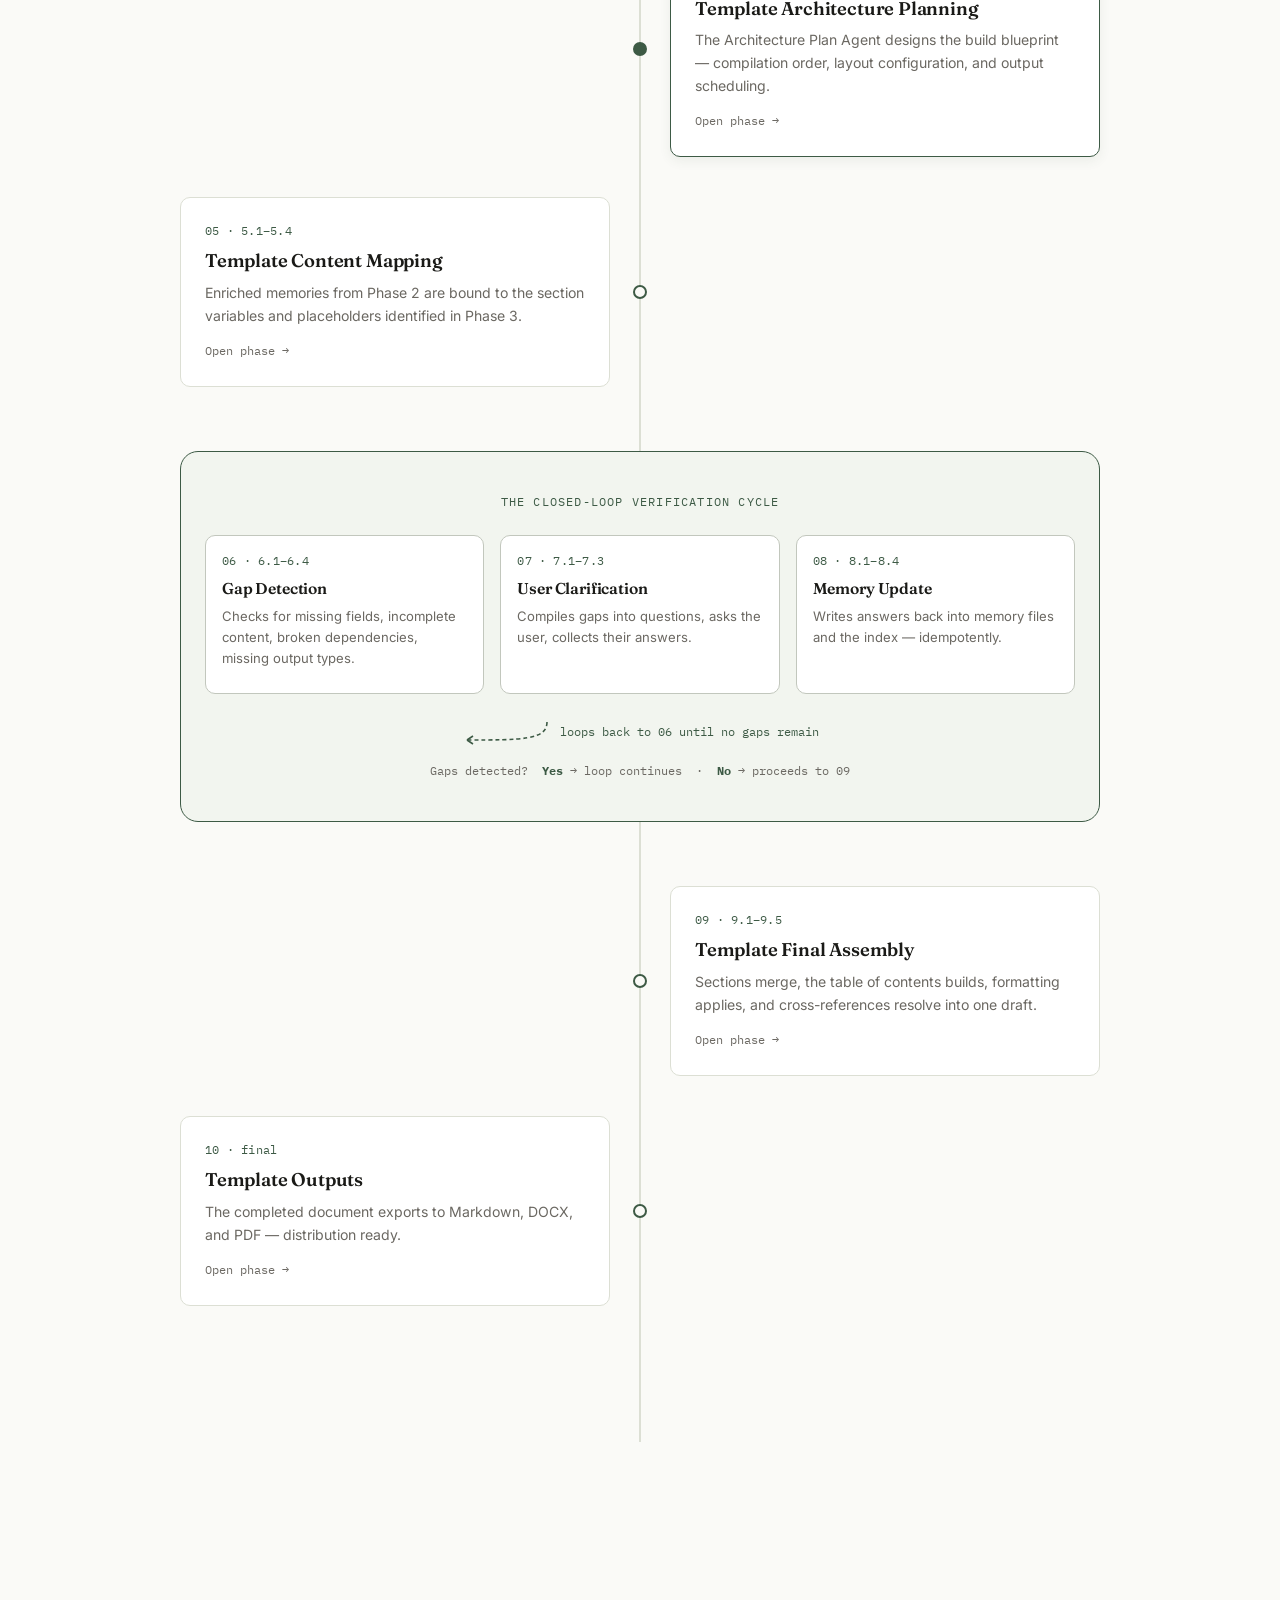
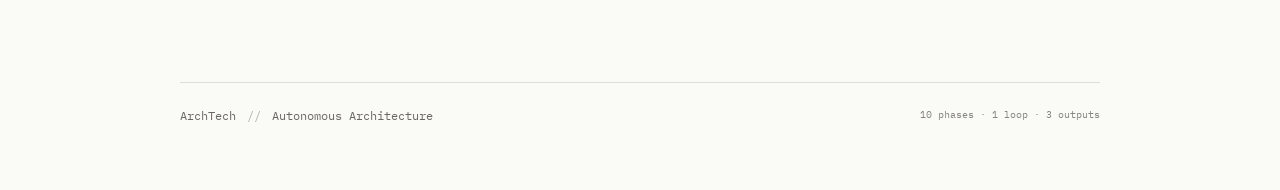
==== commit 82d23d7b: "Development Plan updated" ====
--- a/Presentation_show/index.html
+++ b/Presentation_show/index.html
@@ -292,7 +292,7 @@
 
 <nav class="topnav">
   <div class="topnav-inner">
-    <span class="brand"><span class="dot"></span>doc-pipeline / architecture</span>
+    <span class="brand"><span class="dot"></span>ArchTech Agentic Architecture</span>
     <a class="back-link mono" href="learning-path.html">Learning path &rarr;</a>
   </div>
 </nav>
@@ -461,8 +461,8 @@
 </section>
 
 <footer class="site-footer shell">
-  <span>doc-pipeline / architecture</span>
-  <span>10 phases · 1 loop · 3 outputs</span>
+  <span>ArchTech <span style="opacity: 0.5; margin: 0 4px;">//</span> Autonomous Architecture</span>
+  <span style="font-family: var(--font-mono); font-size: 0.85em; opacity: 0.8;">10 phases &middot; 1 loop &middot; 3 outputs</span>
 </footer>
 
 <script src="script.js"></script>
